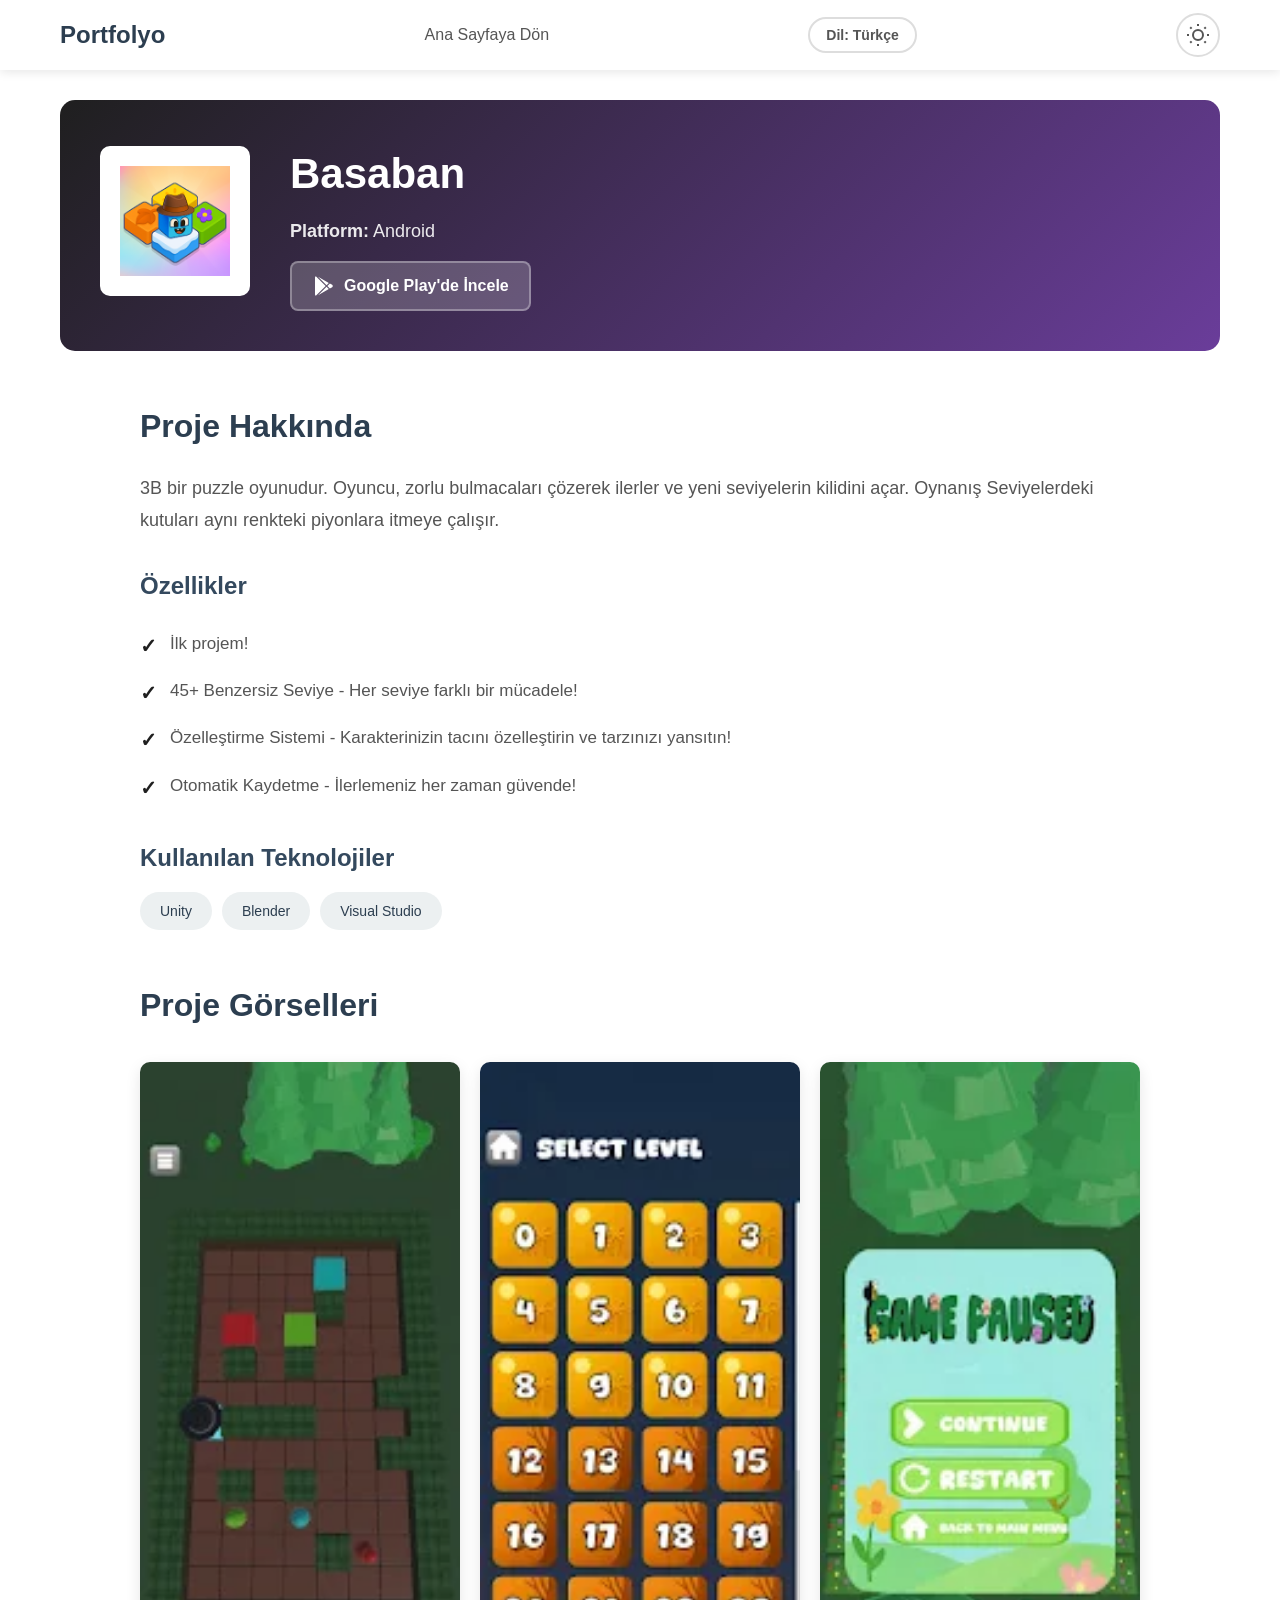
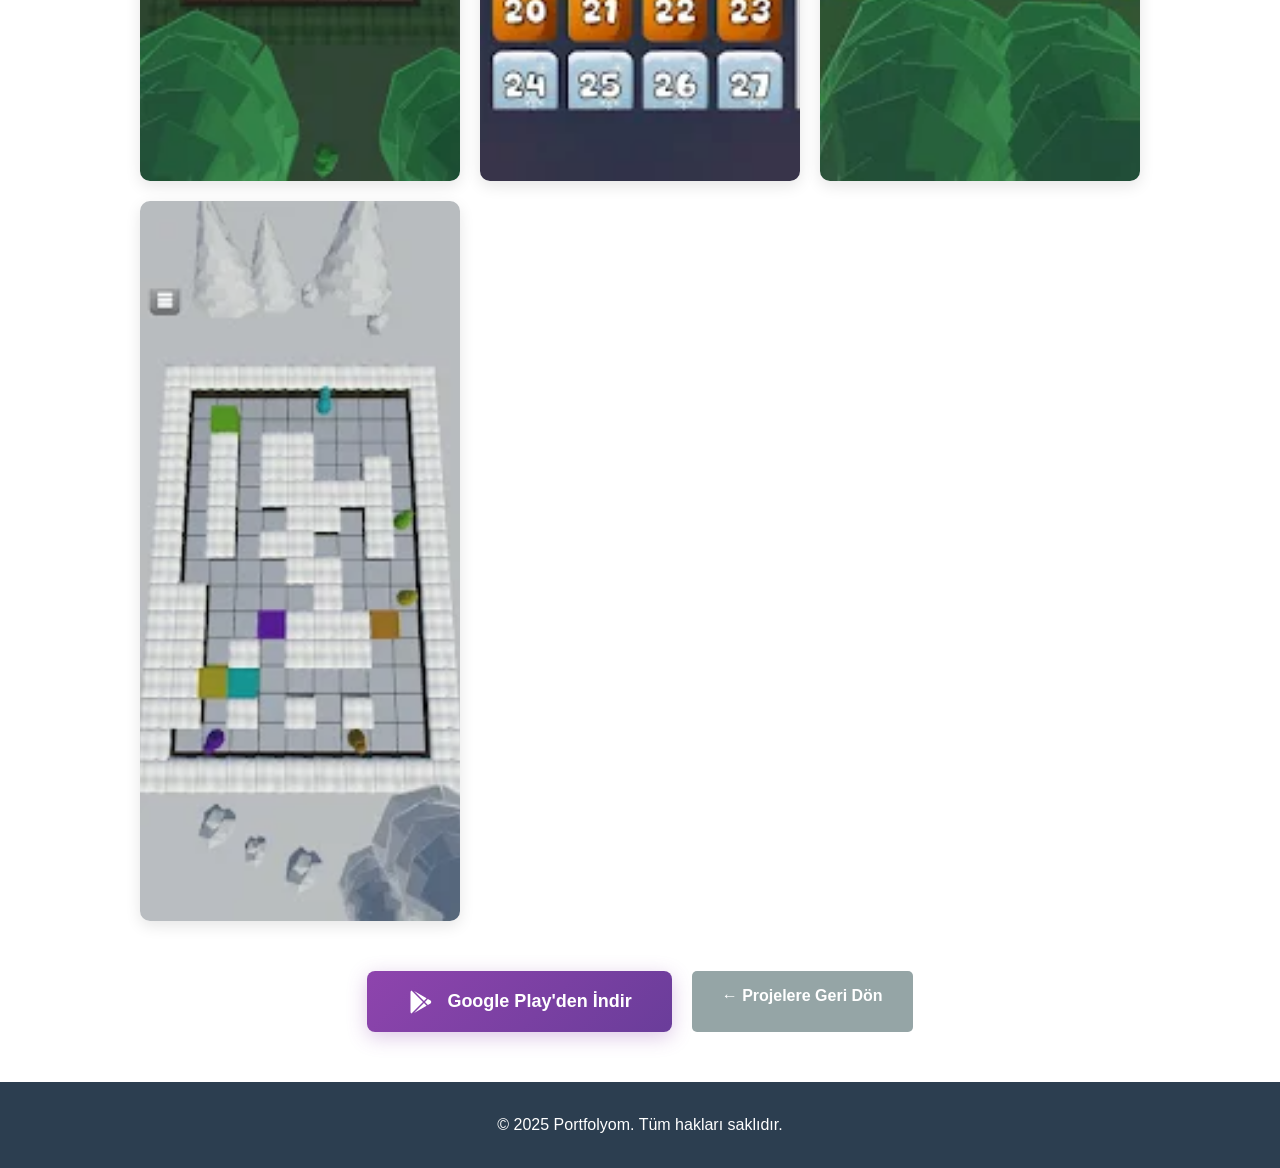
==== proje-detay.html @ dc7ae4dc "A website was prepared for the portfolio." ====
<!DOCTYPE html>
<html lang="tr">
<head>
    <meta charset="UTF-8">
    <meta name="viewport" content="width=device-width, initial-scale=1.0">
    <title>Proje Detayı - Portfolyom</title>
    <link rel="stylesheet" href="style.css">
    <script src="translations.js"></script>
</head>
<body>
    <!-- Navigation Bar -->
    <nav class="navbar">
        <div class="nav-container">
            <div class="logo">Portfolyo</div>
            <ul class="nav-menu">
                <li><a href="index.html" class="nav-link" data-i18n="nav.backToHome">Ana Sayfaya Dön</a></li>
            </ul>
            <button id="lang-toggle" class="lang-toggle" aria-label="Dil Değiştir">
                <span class="lang-text" data-i18n="nav.langToggle">TR</span>
            </button>
            <button id="theme-toggle" class="theme-toggle" aria-label="Tema Değiştir" data-i18n-aria="nav.themeToggle">
                <svg class="sun-icon" width="24" height="24" viewBox="0 0 24 24" fill="none" stroke="currentColor" stroke-width="2">
                    <circle cx="12" cy="12" r="5"></circle>
                    <line x1="12" y1="1" x2="12" y2="3"></line>
                    <line x1="12" y1="21" x2="12" y2="23"></line>
                    <line x1="4.22" y1="4.22" x2="5.64" y2="5.64"></line>
                    <line x1="18.36" y1="18.36" x2="19.78" y2="19.78"></line>
                    <line x1="1" y1="12" x2="3" y2="12"></line>
                    <line x1="21" y1="12" x2="23" y2="12"></line>
                    <line x1="4.22" y1="19.78" x2="5.64" y2="18.36"></line>
                    <line x1="18.36" y1="5.64" x2="19.78" y2="4.22"></line>
                </svg>
                <svg class="moon-icon" width="24" height="24" viewBox="0 0 24 24" fill="none" stroke="currentColor" stroke-width="2">
                    <path d="M21 12.79A9 9 0 1 1 11.21 3 7 7 0 0 0 21 12.79z"></path>
                </svg>
            </button>
        </div>
    </nav>

    <!-- Proje Detay -->
    <section class="project-detail-section">
        <div class="container">
            <div class="project-detail-header">
                <div class="project-detail-logo">
                    <img src="images/basaban-logo.png" alt="Proje Logo">
                </div>
                <div class="project-detail-info">
                    <h1 class="project-detail-title">Basaban</h1>
                    <p class="project-detail-platform"><strong>Platform:</strong> Android</p>
                    <a href="https://play.google.com/store/apps/details?id=com.Order66Studios.Basaban&hl=tr" class="google-play-button" target="_blank">
                        <svg viewBox="0 0 24 24" width="24" height="24">
                            <path fill="currentColor" d="M3,20.5V3.5C3,2.91 3.34,2.39 3.84,2.15L13.69,12L3.84,21.85C3.34,21.6 3,21.09 3,20.5M16.81,15.12L6.05,21.34L14.54,12.85L16.81,15.12M20.16,10.81C20.5,11.08 20.75,11.5 20.75,12C20.75,12.5 20.53,12.9 20.18,13.18L17.89,14.5L15.39,12L17.89,9.5L20.16,10.81M6.05,2.66L16.81,8.88L14.54,11.15L6.05,2.66Z" />
                        </svg>
                        <span data-i18n="detail.googlePlay">Google Play'de İncele</span>
                    </a>
                </div>
            </div>

            <div class="project-detail-content">
                <div class="project-description-section">
                    <h2 data-i18n="detail.aboutProject">Proje Hakkında</h2>
                    <p data-i18n="detail.description">3B bir puzzle oyunudur. Oyuncu, zorlu bulmacaları çözerek ilerler ve yeni seviyelerin kilidini açar. Oynanış Seviyelerdeki kutuları aynı renkteki piyonlara itmeye çalışır.</p>
                    
                    <h3 data-i18n="detail.features">Özellikler</h3>
                    <ul>
                        <li data-i18n="detail.feature1">İlk projem!</li>
                        <li data-i18n="detail.feature2">45+ Benzersiz Seviye - Her seviye farklı bir mücadele!</li>
                        <li data-i18n="detail.feature3">Özelleştirme Sistemi - Karakterinizin tacını özelleştirin ve tarzınızı yansıtın!</li>
                        <li data-i18n="detail.feature4">Otomatik Kaydetme - İlerlemeniz her zaman güvende!</li>
                    </ul>

                    <h3 data-i18n="detail.technologies">Kullanılan Teknolojiler</h3>
                    <div class="tech-tags">
                        <span class="tag">Unity</span>
                        <span class="tag">Blender</span>
                        <span class="tag">Visual Studio</span>
                    </div>
                </div>

                <div class="project-gallery">
                    <h2 data-i18n="detail.gallery">Proje Görselleri</h2>
                    <div class="detail-gallery">
                        <div class="detail-gallery-item">
                            <img src="images/basaban-screenshot1.png" alt="Proje Resim 1">
                        </div>
                        <div class="detail-gallery-item">
                            <img src="images/basaban-screenshot2.png" alt="Proje Resim 2">
                        </div>
                        <div class="detail-gallery-item">
                            <img src="images/basaban-screenshot3.png" alt="Proje Resim 3">
                        </div>
                        <div class="detail-gallery-item">
                            <img src="images/basaban-screenshot4.png" alt="Proje Resim 4">
                        </div>
                    </div>
                </div>
            </div>

            <div class="back-button-container">
                <a href="https://play.google.com/store/apps/details?id=com.Order66Studios.Basaban&hl=tr" class="google-play-button-large" target="_blank">
                    <svg viewBox="0 0 24 24" width="28" height="28">
                        <path fill="currentColor" d="M3,20.5V3.5C3,2.91 3.34,2.39 3.84,2.15L13.69,12L3.84,21.85C3.34,21.6 3,21.09 3,20.5M16.81,15.12L6.05,21.34L14.54,12.85L16.81,15.12M20.16,10.81C20.5,11.08 20.75,11.5 20.75,12C20.75,12.5 20.53,12.9 20.18,13.18L17.89,14.5L15.39,12L17.89,9.5L20.16,10.81M6.05,2.66L16.81,8.88L14.54,11.15L6.05,2.66Z" />
                    </svg>
                    <span data-i18n="detail.googlePlayDownload">Google Play'den İndir</span>
                </a>
                <a href="index.html#projelerim" class="back-button" data-i18n="detail.backToProjects">← Projelere Geri Dön</a>
            </div>
        </div>
    </section>

    <!-- Footer -->
    <footer class="footer">
        <p>&copy; 2025 Portfolyom. <span data-i18n="footer.copyright">Tüm hakları saklıdır.</span></p>
    </footer>

    <script src="script.js"></script>
</body>
</html>
---- style.css ----
/* Genel Stiller */
* {
    margin: 0;
    padding: 0;
    box-sizing: border-box;
}

html {
    scroll-behavior: smooth;
}

body {
    font-family: 'Segoe UI', Tahoma, Geneva, Verdana, sans-serif;
    line-height: 1.6;
    color: #333;
    background-color: #f5f5f5;
}

.container {
    max-width: 1200px;
    margin: 0 auto;
    padding: 0 20px;
}

/* Navigation Bar */
.navbar {
    position: fixed;
    top: 0;
    width: 100%;
    background: rgba(255, 255, 255, 0.98);
    box-shadow: 0 2px 10px rgba(0, 0, 0, 0.1);
    z-index: 1000;
    backdrop-filter: blur(10px);
}

.nav-container {
    max-width: 1200px;
    margin: 0 auto;
    padding: 0 20px;
    display: flex;
    justify-content: space-between;
    align-items: center;
    height: 70px;
    gap: 20px;
}

.logo {
    font-size: 24px;
    font-weight: bold;
    color: #2c3e50;
}

.nav-menu {
    display: flex;
    list-style: none;
    gap: 30px;
}

.nav-link {
    text-decoration: none;
    color: #555;
    font-weight: 500;
    transition: color 0.3s ease;
    position: relative;
}

.nav-link:hover {
    color: #1f1f1f;
}

.nav-link::after {
    content: '';
    position: absolute;
    bottom: -5px;
    left: 0;
    width: 0;
    height: 2px;
    background: #1f1f1f;
    transition: width 0.3s ease;
}
.nav-link:hover::after {
    width: 100%;
}

/* Language Toggle Button */
.lang-toggle {
    background: none;
    border: 2px solid #ddd;
    border-radius: 20px;
    padding: 8px 16px;
    cursor: pointer;
    display: flex;
    align-items: center;
    justify-content: center;
    transition: all 0.3s ease;
    color: #555;
    flex-shrink: 0;
    font-weight: 600;
    font-size: 14px;
}

.lang-toggle:hover {
    border-color: #1f1f1f;
    background: rgba(31, 31, 31, 0.1);
    transform: translateY(-2px);
}

.lang-text {
    white-space: nowrap;
}

body.dark-mode .lang-toggle {
    border-color: #555;
    color: #e0e0e0;
}

body.dark-mode .lang-toggle:hover {
    border-color: #888;
    background: rgba(255, 255, 255, 0.1);
}

/* Theme Toggle Button */
.theme-toggle {
    background: none;
    border: 2px solid #ddd;
    border-radius: 50%;
    width: 44px;
    height: 44px;
    cursor: pointer;
    display: flex;
    align-items: center;
    justify-content: center;
    transition: all 0.3s ease;
    color: #555;
    flex-shrink: 0;
}

.theme-toggle:hover {
    transform: rotate(20deg);
    border-color: #1f1f1f;
    background: rgba(31, 31, 31, 0.1);
}

.theme-toggle svg {
    transition: all 0.3s ease;
}

.sun-icon {
    display: block;
}

.moon-icon {
    display: none;
}

body.dark-mode .sun-icon {
    display: none;
}

body.dark-mode .moon-icon {
    display: block;
}

/* Dark Mode Styles */
body.dark-mode {
    background-color: #1a1a1a;
    color: #e0e0e0;
}

body.dark-mode .navbar {
    background: rgba(30, 30, 30, 0.98) !important;
    box-shadow: 0 2px 10px rgba(0, 0, 0, 0.5) !important;
}

body.dark-mode .logo {
    color: #e0e0e0;
}

body.dark-mode .nav-link {
    color: #b0b0b0;
}

body.dark-mode .nav-link:hover {
    color: #ffffff;
}

body.dark-mode .theme-toggle {
    border-color: #555;
    color: #e0e0e0;
}

body.dark-mode .theme-toggle:hover {
    border-color: #888;
    background: rgba(255, 255, 255, 0.1);
}

body.dark-mode #hakkimda {
    background: #1a1a1a;
}

body.dark-mode #cizimlerim {
    background: #0f0f0f;
}

body.dark-mode #projelerim {
    background: #1a1a1a;
}

body.dark-mode .section-title {
    color: #e0e0e0;
}

body.dark-mode .about-text {
    color: #b0b0b0;
}

body.dark-mode .project-card {
    background: #252525;
    box-shadow: 0 10px 30px rgba(0, 0, 0, 0.5);
}

body.dark-mode .project-name {
    color: #e0e0e0;
}

body.dark-mode .project-platform,
body.dark-mode .project-description {
    color: #b0b0b0;
}

body.dark-mode .contact-section {
    background: #0f0f0f;
}

body.dark-mode .contact-text {
    color: #b0b0b0;
}

body.dark-mode .contact-item {
    background: #252525;
    box-shadow: 0 5px 15px rgba(0, 0, 0, 0.3);
}

body.dark-mode .contact-item strong {
    color: #e0e0e0;
}

body.dark-mode .contact-item a {
    color: #888;
}

body.dark-mode .contact-item a:hover {
    color: #fff;
}

body.dark-mode .social-links a {
    background: #333;
}

body.dark-mode .social-links a:hover {
    background: #444;
}

body.dark-mode .footer {
    background: #0a0a0a;
}

body.dark-mode .project-detail-section {
    background: #1a1a1a;
}

body.dark-mode .project-description-section h2,
body.dark-mode .project-description-section h3,
body.dark-mode .project-gallery h2 {
    color: #e0e0e0;
}

body.dark-mode .project-description-section p,
body.dark-mode .project-description-section li {
    color: #b0b0b0;
}

body.dark-mode .tag {
    background: #333;
    color: #e0e0e0;
}

body.dark-mode .detail-gallery-item {
    box-shadow: 0 5px 15px rgba(0, 0, 0, 0.5);
}

/* Section Genel */
/* Section Genel */
.section {
    min-height: 100vh;
    padding: 100px 20px 50px;
    display: flex;
    align-items: center;
    justify-content: center;
}

.section-title {
    font-size: 42px;
    margin-bottom: 50px;
    text-align: center;
    color: #2c3e50;
    position: relative;
}

.section-title::after {
    content: '';
    display: block;
    width: 80px;
    height: 4px;
    background: #1f1f1f;
    margin: 20px auto 0;
    border-radius: 2px;
}

/* Ana Sayfa / Hero Section */
.hero-section {
    background: linear-gradient(135deg, #1f1f1f 0%, #6a3d9a 100%);
    color: white;
    text-align: center;
}

.hero-content {
    max-width: 800px;
}

.hero-title {
    font-size: 56px;
    margin-bottom: 20px;
    animation: fadeInUp 1s ease;
}

.hero-subtitle {
    font-size: 24px;
    margin-bottom: 40px;
    opacity: 0.9;
    animation: fadeInUp 1s ease 0.2s both;
}

.cta-button {
    display: inline-block;
    padding: 15px 40px;
    background: white;
    color: #1f1f1f;
    text-decoration: none;
    border-radius: 50px;
    font-weight: bold;
    transition: transform 0.3s ease, box-shadow 0.3s ease;
    animation: fadeInUp 1s ease 0.4s both;
}

.cta-button:hover {
    transform: translateY(-3px);
    box-shadow: 0 10px 25px rgba(0, 0, 0, 0.2);
}

/* Hakkımda */
#hakkimda {
    background: white;
}

.about-content {
    max-width: 800px;
    margin: 0 auto;
}

.about-text {
    font-size: 18px;
    line-height: 1.8;
    color: #555;
}

.about-text p {
    margin-bottom: 20px;
}

/* Çizimlerim */
#cizimlerim {
    background: #f9f9f9;
}

.gallery {
    display: grid;
    grid-template-columns: repeat(auto-fit, minmax(300px, 1fr));
    gap: 30px;
    max-width: 1200px;
    margin: 0 auto;
}

.gallery-item {
    position: relative;
    overflow: hidden;
    border-radius: 10px;
    box-shadow: 0 5px 15px rgba(0, 0, 0, 0.1);
    aspect-ratio: 1;
    cursor: pointer;
    transition: transform 0.3s ease;
}

.gallery-item:hover {
    transform: translateY(-10px);
}

.gallery-item img {
    width: 100%;
    height: 100%;
    object-fit: cover;
    transition: transform 0.3s ease;
}

.gallery-item:hover img {
    transform: scale(1.1);
}

.gallery-overlay {
    position: absolute;
    bottom: 0;
    left: 0;
    right: 0;
    background: linear-gradient(to top, rgba(0, 0, 0, 0.8), transparent);
    color: white;
    padding: 20px;
    transform: translateY(100%);
    transition: transform 0.3s ease;
}

.gallery-item:hover .gallery-overlay {
    transform: translateY(0);
}

.gallery-overlay h3 {
    margin: 0;
}

/* Projelerim */
#projelerim {
    background: white;
}

.projects {
    max-width: 900px;
    margin: 0 auto;
}

.project-card {
    background: white;
    border-radius: 15px;
    overflow: hidden;
    box-shadow: 0 10px 30px rgba(0, 0, 0, 0.1);
    display: flex;
    flex-direction: column;
    transition: transform 0.3s ease, box-shadow 0.3s ease;
}

.project-card:hover {
    transform: translateY(-10px);
    box-shadow: 0 15px 40px rgba(0, 0, 0, 0.15);
}

.project-logo {
    padding: 40px;
    background: linear-gradient(135deg, #1f1f1f 0%, #6a3d9a 100%);
    display: flex;
    align-items: center;
    justify-content: center;
}

.project-logo img {
    max-width: 200px;
    max-height: 200px;
    object-fit: contain;
    filter: drop-shadow(0 5px 15px rgba(0, 0, 0, 0.2));
}

.project-info {
    padding: 30px;
}

.project-name {
    font-size: 28px;
    color: #2c3e50;
    margin-bottom: 10px;
}

.project-platform {
    color: #7f8c8d;
    margin-bottom: 15px;
    font-size: 16px;
}

.project-description {
    color: #555;
    line-height: 1.6;
    margin-bottom: 25px;
}

.project-button {
    display: inline-block;
    padding: 12px 30px;
    background: #1f1f1f;
    color: white;
    text-decoration: none;
    border-radius: 5px;
    font-weight: bold;
    transition: background 0.3s ease, transform 0.3s ease;
}

.project-button:hover {
    background: #000000;
    transform: translateX(5px);
}

/* Proje Detay Sayfası */
.project-detail-section {
    min-height: 100vh;
    padding: 100px 20px 50px;
    background: white;
}

.project-detail-header {
    display: flex;
    align-items: center;
    gap: 40px;
    margin-bottom: 50px;
    padding: 40px;
    background: linear-gradient(135deg, #1f1f1f 0%, #6a3d9a 100%);
    border-radius: 15px;
    color: white;
}

.project-detail-logo {
    flex-shrink: 0;
}

.project-detail-logo img {
    max-width: 150px;
    max-height: 150px;
    object-fit: contain;
    background: white;
    padding: 20px;
    border-radius: 10px;
}

.project-detail-title {
    font-size: 42px;
    margin-bottom: 10px;
}

.project-detail-platform {
    font-size: 18px;
    opacity: 0.9;
}

.project-detail-content {
    max-width: 1000px;
    margin: 0 auto;
}

.project-description-section {
    margin-bottom: 50px;
}

.project-description-section h2 {
    font-size: 32px;
    color: #2c3e50;
    margin-bottom: 20px;
}

.project-description-section h3 {
    font-size: 24px;
    color: #34495e;
    margin-top: 30px;
    margin-bottom: 15px;
}

.project-description-section p {
    font-size: 18px;
    line-height: 1.8;
    color: #555;
    margin-bottom: 20px;
}

.project-description-section ul {
    list-style: none;
    padding-left: 0;
}

.project-description-section li {
    padding: 10px 0;
    padding-left: 30px;
    position: relative;
    font-size: 17px;
    color: #555;
}

.project-description-section li::before {
    content: '✓';
    position: absolute;
    left: 0;
    color: #1f1f1f;
    font-weight: bold;
    font-size: 20px;
}

.tech-tags {
    display: flex;
    flex-wrap: wrap;
    gap: 10px;
    margin-top: 15px;
}

.tag {
    display: inline-block;
    padding: 8px 20px;
    background: #ecf0f1;
    color: #2c3e50;
    border-radius: 20px;
    font-size: 14px;
    font-weight: 500;
}

.project-gallery h2 {
    font-size: 32px;
    color: #2c3e50;
    margin-bottom: 30px;
}

.detail-gallery {
    display: grid;
    grid-template-columns: repeat(auto-fit, minmax(300px, 1fr));
    gap: 20px;
}

.detail-gallery-item {
    border-radius: 10px;
    overflow: hidden;
    box-shadow: 0 5px 15px rgba(0, 0, 0, 0.1);
}

.detail-gallery-item img {
    width: 100%;
    height: 100%;
    object-fit: cover;
    transition: transform 0.3s ease;
}

.detail-gallery-item:hover img {
    transform: scale(1.05);
}

.back-button-container {
    margin-top: 50px;
    text-align: center;
    display: flex;
    gap: 20px;
    justify-content: center;
    flex-wrap: wrap;
}

.back-button {
    display: inline-block;
    padding: 12px 30px;
    background: #95a5a6;
    color: white;
    text-decoration: none;
    border-radius: 5px;
    font-weight: bold;
    transition: background 0.3s ease;
}

.back-button:hover {
    background: #7f8c8d;
}

/* Google Play Butonları */
.google-play-button {
    display: inline-flex;
    align-items: center;
    gap: 8px;
    padding: 10px 20px;
    background: rgba(255, 255, 255, 0.2);
    color: white;
    text-decoration: none;
    border-radius: 8px;
    font-weight: 600;
    font-size: 16px;
    border: 2px solid rgba(255, 255, 255, 0.3);
    transition: all 0.3s ease;
    margin-top: 15px;
}

.google-play-button:hover {
    background: rgba(255, 255, 255, 0.3);
    border-color: rgba(255, 255, 255, 0.5);
    transform: translateY(-2px);
    box-shadow: 0 5px 15px rgba(0, 0, 0, 0.2);
}

.google-play-button svg {
    flex-shrink: 0;
}

.google-play-button-large {
    display: inline-flex;
    align-items: center;
    gap: 12px;
    padding: 16px 40px;
    background: linear-gradient(135deg, #8e44ad 0%, #6a3d9a 100%);
    color: white;
    text-decoration: none;
    border-radius: 8px;
    font-weight: bold;
    font-size: 18px;
    transition: all 0.3s ease;
    box-shadow: 0 5px 20px rgba(142, 68, 173, 0.3);
}

.google-play-button-large:hover {
    background: linear-gradient(135deg, #7d3c98 0%, #5b2c7a 100%);
    transform: translateY(-3px);
    box-shadow: 0 8px 25px rgba(142, 68, 173, 0.4);
}

.google-play-button-large svg {
    flex-shrink: 0;
}

/* İletişim */
.contact-section {
    background: #f9f9f9;
}

.contact-content {
    max-width: 600px;
    margin: 0 auto;
    text-align: center;
}

.contact-text {
    font-size: 18px;
    margin-bottom: 30px;
    color: #555;
}

.contact-info {
    display: flex;
    flex-direction: column;
    gap: 20px;
}

.contact-item {
    padding: 20px;
    background: white;
    border-radius: 10px;
    box-shadow: 0 5px 15px rgba(0, 0, 0, 0.05);
}

.contact-item strong {
    display: block;
    margin-bottom: 10px;
    color: #2c3e50;
    font-size: 18px;
}

.contact-item a {
    color: #1f1f1f;
    text-decoration: none;
    transition: color 0.3s ease;
}

.contact-item a:hover {
    color: #000000;
}

.social-links {
    display: flex;
    gap: 20px;
    justify-content: center;
}

.social-links a {
    padding: 10px 20px;
    background: #1f1f1f;
    color: white;
    border-radius: 5px;
    transition: background 0.3s ease;
}

.social-links a:hover {
    background: #000000;
}

/* Footer */
.footer {
    background: #2c3e50;
    color: white;
    text-align: center;
    padding: 30px 20px;
}

/* Animasyonlar */
@keyframes fadeInUp {
    from {
        opacity: 0;
        transform: translateY(30px);
    }
    to {
        opacity: 1;
        transform: translateY(0);
    }
}

/* Responsive */
@media (max-width: 768px) {
    .nav-menu {
        gap: 15px;
        font-size: 14px;
    }
    
    .hero-title {
        font-size: 36px;
    }
    
    .hero-subtitle {
        font-size: 18px;
    }
    
    .section-title {
        font-size: 32px;
    }
    
    .gallery {
        grid-template-columns: 1fr;
    }
    
    .project-detail-header {
        flex-direction: column;
        text-align: center;
    }
    
    .project-detail-title {
        font-size: 28px;
    }
}
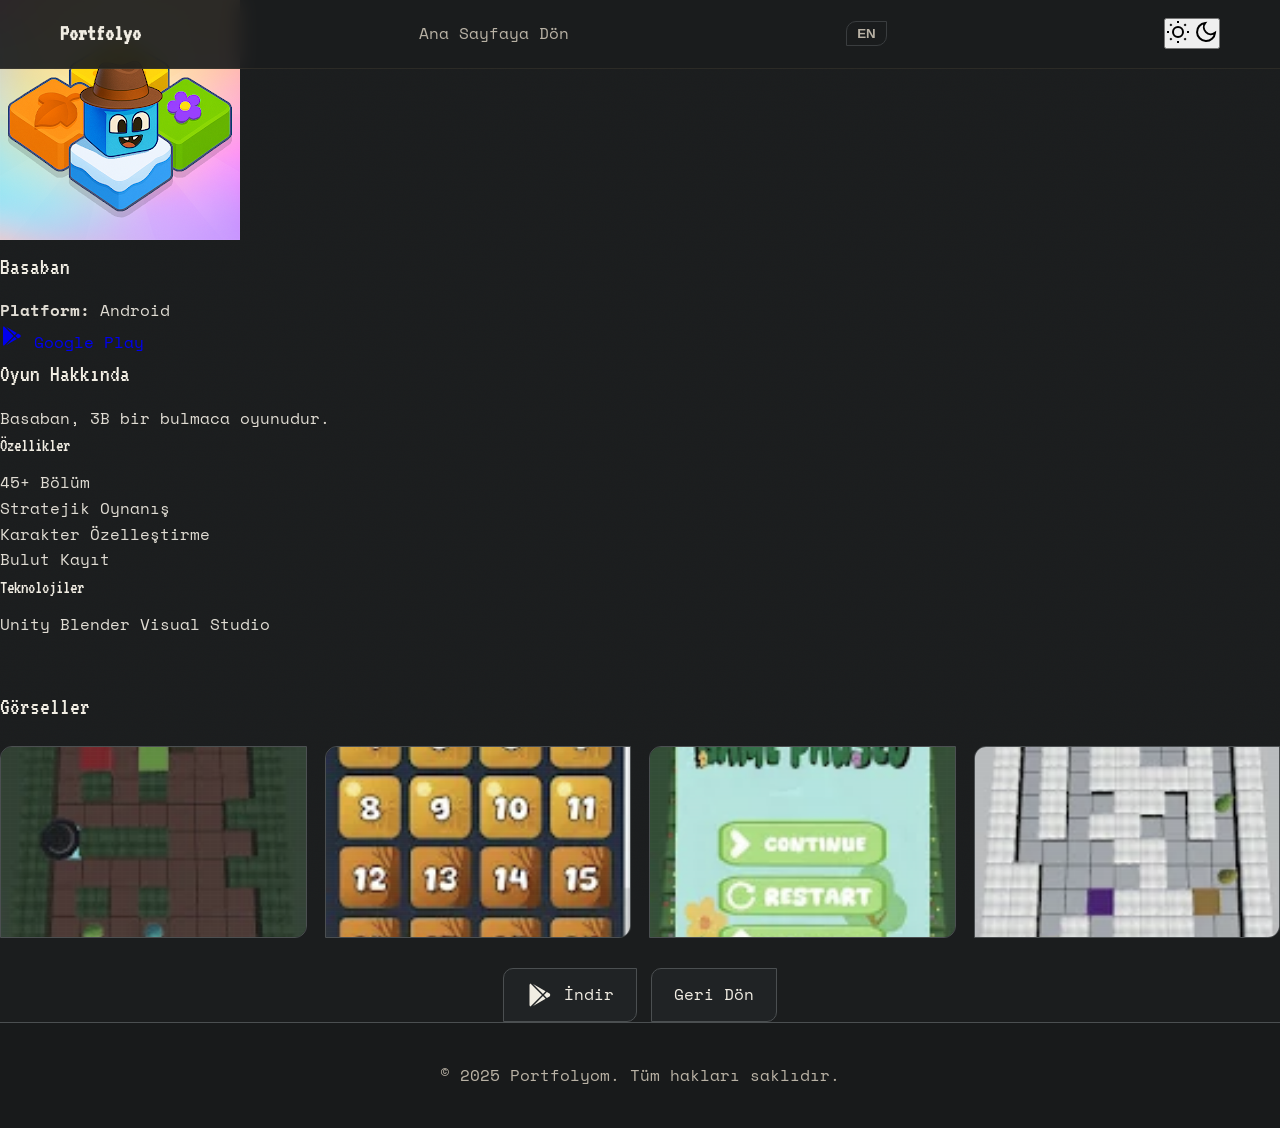
==== commit 79968328: "Version change." ====
--- a/proje-detay.html
+++ b/proje-detay.html
@@ -4,6 +4,9 @@
     <meta charset="UTF-8">
     <meta name="viewport" content="width=device-width, initial-scale=1.0">
     <title>Proje Detayı - Portfolyom</title>
+    <link rel="preconnect" href="https://fonts.googleapis.com">
+    <link rel="preconnect" href="https://fonts.gstatic.com" crossorigin>
+    <link href="https://fonts.googleapis.com/css2?family=Space+Mono:wght@400;700&family=VT323&display=swap" rel="stylesheet">
     <link rel="stylesheet" href="style.css">
     <script src="translations.js"></script>
 </head>
--- a/style.css
+++ b/style.css
@@ -1,36 +1,90 @@
-/* Genel Stiller */
+/* --- Variables & Reset --- */
+:root {
+    /* Used-future / terminal palette */
+    --bg-dark: #1b1d1e;
+    --bg-card: #25282a;
+    --primary: #9a845f;
+    --primary-glow: rgba(154, 132, 95, 0.28);
+    --text-main: #e0dcd3;
+    --text-header: #f1ede3;
+    --text-muted: #b9b2a5;
+    --panel-corner: 12px 0 12px 0;
+    --button-corner: 10px 0 10px 0;
+    --hologram-filter: sepia(100%) hue-rotate(190deg) saturate(300%) opacity(0.8);
+    --transition-snappy: 0.15s cubic-bezier(0.2, 0.9, 0.25, 1);
+
+    --font-heading: 'VT323', monospace;
+    --font-body: 'Space Mono', monospace;
+}
+
 * {
     margin: 0;
     padding: 0;
     box-sizing: border-box;
 }
 
+body {
+    background-color: var(--bg-dark);
+    color: var(--text-main);
+    font-family: var(--font-body);
+    line-height: 1.6;
+    overflow-x: hidden;
+    position: relative;
+}
+
+body::before {
+    content: '';
+    position: fixed;
+    inset: 0;
+    pointer-events: none;
+    z-index: 1;
+    opacity: 0.085;
+    mix-blend-mode: soft-light;
+    background-image:
+        repeating-linear-gradient(
+            to bottom,
+            rgba(255, 255, 255, 0.035) 0,
+            rgba(255, 255, 255, 0.035) 1px,
+            transparent 1px,
+            transparent 4px
+        ),
+        url("data:image/svg+xml,%3Csvg xmlns='http://www.w3.org/2000/svg' width='180' height='180' viewBox='0 0 180 180'%3E%3Cfilter id='n'%3E%3CfeTurbulence type='fractalNoise' baseFrequency='.85' numOctaves='2' stitchTiles='stitch'/%3E%3C/filter%3E%3Crect width='180' height='180' filter='url(%23n)' opacity='.5'/%3E%3C/svg%3E");
+    background-size: 100% 100%, 180px 180px;
+}
+
 html {
-    scroll-behavior: smooth;
-}
-
-body {
-    font-family: 'Segoe UI', Tahoma, Geneva, Verdana, sans-serif;
-    line-height: 1.6;
-    color: #333;
-    background-color: #f5f5f5;
-}
-
-.container {
-    max-width: 1200px;
-    margin: 0 auto;
-    padding: 0 20px;
-}
-
-/* Navigation Bar */
+    scroll-behavior: auto;
+    background: var(--bg-dark);
+}
+
+ul {
+    list-style: none;
+}
+
+a {
+    text-decoration: none;
+}
+
+/* --- Typography --- */
+h1,
+h2,
+h3 {
+    font-family: var(--font-heading);
+    color: var(--text-header);
+    margin-bottom: 0.5em;
+    font-weight: 400;
+}
+
+/* --- Navbar --- */
 .navbar {
     position: fixed;
     top: 0;
     width: 100%;
-    background: rgba(255, 255, 255, 0.98);
-    box-shadow: 0 2px 10px rgba(0, 0, 0, 0.1);
+    padding: 1rem 0;
+    background: rgba(27, 29, 30, 0.92);
+    backdrop-filter: blur(10px);
+    border-bottom: 1px solid rgba(154, 132, 95, 0.14);
     z-index: 1000;
-    backdrop-filter: blur(10px);
 }
 
 .nav-container {
@@ -40,380 +94,220 @@
     display: flex;
     justify-content: space-between;
     align-items: center;
-    height: 70px;
-    gap: 20px;
 }
 
 .logo {
-    font-size: 24px;
-    font-weight: bold;
-    color: #2c3e50;
+    font-size: 1.4rem;
+    font-weight: 800;
+    color: var(--text-header);
+    font-family: var(--font-heading);
+}
+
+.logo span {
+    color: var(--primary);
 }
 
 .nav-menu {
     display: flex;
-    list-style: none;
-    gap: 30px;
+    gap: 20px;
 }
 
 .nav-link {
-    text-decoration: none;
-    color: #555;
+    color: var(--text-muted);
     font-weight: 500;
-    transition: color 0.3s ease;
+    transition: color var(--transition-snappy);
+}
+
+.nav-link:hover,
+.nav-link.active {
+    color: var(--primary);
+}
+
+.lang-toggle {
+    background: transparent;
+    border: 1px solid #3a3d3f;
+    color: var(--text-muted);
+    padding: 4px 10px;
+    border-radius: var(--button-corner);
+    cursor: pointer;
+    font-weight: bold;
+    transition: border-color var(--transition-snappy), color var(--transition-snappy), background-color var(--transition-snappy);
+}
+
+.lang-toggle:hover {
+    border-color: var(--primary);
+    color: var(--text-header);
+}
+
+/* --- Hero Section --- */
+.hero-section {
+    padding: 160px 20px 80px;
+    text-align: center;
+    background: radial-gradient(circle at 50% 30%, rgba(154, 132, 95, 0.12) 0%, transparent 70%);
+}
+
+.hero-name {
+    font-size: 3.5rem;
+    font-weight: 800;
+    letter-spacing: -1px;
+    margin-bottom: 10px;
+}
+
+.hero-sub {
+    font-size: 1.5rem;
+    color: var(--primary);
+    font-weight: 600;
+    margin-bottom: 20px;
+}
+
+.hero-email {
+    color: var(--text-muted);
+    font-size: 1.1rem;
+    transition: color var(--transition-snappy), border-color var(--transition-snappy);
+    border-bottom: 1px dashed #52565a;
+}
+
+.hero-email:hover {
+    color: var(--text-header);
+    border-color: var(--text-header);
+}
+
+.cta-button {
+    display: inline-block;
+    margin-top: 40px;
+    padding: 10px 30px;
+    background: transparent;
+    border: 1px solid var(--primary);
+    color: var(--text-header);
+    border-radius: var(--button-corner);
+    font-weight: 600;
+    transition: background-color var(--transition-snappy), color var(--transition-snappy), border-color var(--transition-snappy), transform var(--transition-snappy);
+}
+
+.cta-button:hover {
+    background: var(--primary);
+    color: var(--bg-dark);
+}
+
+/* --- About Section --- */
+.about-section {
+    padding: 60px 20px;
+    max-width: 800px;
+    margin: 0 auto;
+    text-align: center;
+}
+
+.section-title {
+    font-size: 2rem;
+    border-bottom: 2px solid var(--primary);
+    display: inline-block;
+    padding-bottom: 10px;
+    margin-bottom: 40px;
+}
+
+.about-content p {
+    font-size: 1.2rem;
+    margin-bottom: 15px;
+    color: var(--text-main);
+    line-height: 1.8;
+}
+
+.quick-links {
+    margin-top: 40px;
+    display: flex;
+    justify-content: center;
+    gap: 20px;
+}
+
+.quick-link-btn {
+    padding: 12px 30px;
+    background: #202325;
+    border: 1px solid #3a3d3f;
+    color: var(--text-header);
+    border-radius: var(--button-corner);
+    font-weight: 600;
+    transition: border-color var(--transition-snappy), transform var(--transition-snappy), color var(--transition-snappy), background-color var(--transition-snappy);
+}
+
+.quick-link-btn:hover {
+    border-color: var(--primary);
+    transform: translateY(-3px);
+}
+
+/* --- Models Gallery --- */
+.model-section {
+    padding: 80px 20px;
+}
+
+.gallery {
+    max-width: 1200px;
+    margin: 0 auto;
+    display: grid;
+    grid-template-columns: repeat(auto-fill, minmax(250px, 1fr));
+    gap: 20px;
+}
+
+.gallery-item {
     position: relative;
-}
-
-.nav-link:hover {
-    color: #1f1f1f;
-}
-
-.nav-link::after {
+    border-radius: var(--panel-corner);
+    overflow: hidden;
+    aspect-ratio: 1;
+    border: 1px solid #4b4f51;
+    background: #232627;
+    transition: border-color var(--transition-snappy), transform var(--transition-snappy);
+}
+
+.gallery-item::after,
+.detail-gallery-item::after {
     content: '';
     position: absolute;
-    bottom: -5px;
-    left: 0;
-    width: 0;
-    height: 2px;
-    background: #1f1f1f;
-    transition: width 0.3s ease;
-}
-.nav-link:hover::after {
-    width: 100%;
-}
-
-/* Language Toggle Button */
-.lang-toggle {
-    background: none;
-    border: 2px solid #ddd;
-    border-radius: 20px;
-    padding: 8px 16px;
-    cursor: pointer;
-    display: flex;
-    align-items: center;
-    justify-content: center;
-    transition: all 0.3s ease;
-    color: #555;
-    flex-shrink: 0;
-    font-weight: 600;
-    font-size: 14px;
-}
-
-.lang-toggle:hover {
-    border-color: #1f1f1f;
-    background: rgba(31, 31, 31, 0.1);
-    transform: translateY(-2px);
-}
-
-.lang-text {
-    white-space: nowrap;
-}
-
-body.dark-mode .lang-toggle {
-    border-color: #555;
-    color: #e0e0e0;
-}
-
-body.dark-mode .lang-toggle:hover {
-    border-color: #888;
-    background: rgba(255, 255, 255, 0.1);
-}
-
-/* Theme Toggle Button */
-.theme-toggle {
-    background: none;
-    border: 2px solid #ddd;
-    border-radius: 50%;
-    width: 44px;
-    height: 44px;
-    cursor: pointer;
-    display: flex;
-    align-items: center;
-    justify-content: center;
-    transition: all 0.3s ease;
-    color: #555;
-    flex-shrink: 0;
-}
-
-.theme-toggle:hover {
-    transform: rotate(20deg);
-    border-color: #1f1f1f;
-    background: rgba(31, 31, 31, 0.1);
-}
-
-.theme-toggle svg {
-    transition: all 0.3s ease;
-}
-
-.sun-icon {
-    display: block;
-}
-
-.moon-icon {
-    display: none;
-}
-
-body.dark-mode .sun-icon {
-    display: none;
-}
-
-body.dark-mode .moon-icon {
-    display: block;
-}
-
-/* Dark Mode Styles */
-body.dark-mode {
-    background-color: #1a1a1a;
-    color: #e0e0e0;
-}
-
-body.dark-mode .navbar {
-    background: rgba(30, 30, 30, 0.98) !important;
-    box-shadow: 0 2px 10px rgba(0, 0, 0, 0.5) !important;
-}
-
-body.dark-mode .logo {
-    color: #e0e0e0;
-}
-
-body.dark-mode .nav-link {
-    color: #b0b0b0;
-}
-
-body.dark-mode .nav-link:hover {
-    color: #ffffff;
-}
-
-body.dark-mode .theme-toggle {
-    border-color: #555;
-    color: #e0e0e0;
-}
-
-body.dark-mode .theme-toggle:hover {
-    border-color: #888;
-    background: rgba(255, 255, 255, 0.1);
-}
-
-body.dark-mode #hakkimda {
-    background: #1a1a1a;
-}
-
-body.dark-mode #cizimlerim {
-    background: #0f0f0f;
-}
-
-body.dark-mode #projelerim {
-    background: #1a1a1a;
-}
-
-body.dark-mode .section-title {
-    color: #e0e0e0;
-}
-
-body.dark-mode .about-text {
-    color: #b0b0b0;
-}
-
-body.dark-mode .project-card {
-    background: #252525;
-    box-shadow: 0 10px 30px rgba(0, 0, 0, 0.5);
-}
-
-body.dark-mode .project-name {
-    color: #e0e0e0;
-}
-
-body.dark-mode .project-platform,
-body.dark-mode .project-description {
-    color: #b0b0b0;
-}
-
-body.dark-mode .contact-section {
-    background: #0f0f0f;
-}
-
-body.dark-mode .contact-text {
-    color: #b0b0b0;
-}
-
-body.dark-mode .contact-item {
-    background: #252525;
-    box-shadow: 0 5px 15px rgba(0, 0, 0, 0.3);
-}
-
-body.dark-mode .contact-item strong {
-    color: #e0e0e0;
-}
-
-body.dark-mode .contact-item a {
-    color: #888;
-}
-
-body.dark-mode .contact-item a:hover {
-    color: #fff;
-}
-
-body.dark-mode .social-links a {
-    background: #333;
-}
-
-body.dark-mode .social-links a:hover {
-    background: #444;
-}
-
-body.dark-mode .footer {
-    background: #0a0a0a;
-}
-
-body.dark-mode .project-detail-section {
-    background: #1a1a1a;
-}
-
-body.dark-mode .project-description-section h2,
-body.dark-mode .project-description-section h3,
-body.dark-mode .project-gallery h2 {
-    color: #e0e0e0;
-}
-
-body.dark-mode .project-description-section p,
-body.dark-mode .project-description-section li {
-    color: #b0b0b0;
-}
-
-body.dark-mode .tag {
-    background: #333;
-    color: #e0e0e0;
-}
-
-body.dark-mode .detail-gallery-item {
-    box-shadow: 0 5px 15px rgba(0, 0, 0, 0.5);
-}
-
-/* Section Genel */
-/* Section Genel */
-.section {
-    min-height: 100vh;
-    padding: 100px 20px 50px;
-    display: flex;
-    align-items: center;
-    justify-content: center;
-}
-
-.section-title {
-    font-size: 42px;
-    margin-bottom: 50px;
-    text-align: center;
-    color: #2c3e50;
-    position: relative;
-}
-
-.section-title::after {
-    content: '';
-    display: block;
-    width: 80px;
-    height: 4px;
-    background: #1f1f1f;
-    margin: 20px auto 0;
-    border-radius: 2px;
-}
-
-/* Ana Sayfa / Hero Section */
-.hero-section {
-    background: linear-gradient(135deg, #1f1f1f 0%, #6a3d9a 100%);
-    color: white;
-    text-align: center;
-}
-
-.hero-content {
-    max-width: 800px;
-}
-
-.hero-title {
-    font-size: 56px;
-    margin-bottom: 20px;
-    animation: fadeInUp 1s ease;
-}
-
-.hero-subtitle {
-    font-size: 24px;
-    margin-bottom: 40px;
-    opacity: 0.9;
-    animation: fadeInUp 1s ease 0.2s both;
-}
-
-.cta-button {
-    display: inline-block;
-    padding: 15px 40px;
-    background: white;
-    color: #1f1f1f;
-    text-decoration: none;
-    border-radius: 50px;
-    font-weight: bold;
-    transition: transform 0.3s ease, box-shadow 0.3s ease;
-    animation: fadeInUp 1s ease 0.4s both;
-}
-
-.cta-button:hover {
-    transform: translateY(-3px);
-    box-shadow: 0 10px 25px rgba(0, 0, 0, 0.2);
-}
-
-/* Hakkımda */
-#hakkimda {
-    background: white;
-}
-
-.about-content {
-    max-width: 800px;
-    margin: 0 auto;
-}
-
-.about-text {
-    font-size: 18px;
-    line-height: 1.8;
-    color: #555;
-}
-
-.about-text p {
-    margin-bottom: 20px;
-}
-
-/* Çizimlerim */
-#cizimlerim {
-    background: #f9f9f9;
-}
-
-.gallery {
-    display: grid;
-    grid-template-columns: repeat(auto-fit, minmax(300px, 1fr));
-    gap: 30px;
-    max-width: 1200px;
-    margin: 0 auto;
-}
-
-.gallery-item {
-    position: relative;
-    overflow: hidden;
-    border-radius: 10px;
-    box-shadow: 0 5px 15px rgba(0, 0, 0, 0.1);
-    aspect-ratio: 1;
-    cursor: pointer;
-    transition: transform 0.3s ease;
+    inset: 0;
+    pointer-events: none;
+    background-image:
+        repeating-linear-gradient(
+            to bottom,
+            rgba(224, 220, 211, 0.08) 0,
+            rgba(224, 220, 211, 0.08) 1px,
+            transparent 1px,
+            transparent 4px
+        ),
+        repeating-linear-gradient(
+            to right,
+            rgba(27, 29, 30, 0.05) 0,
+            rgba(27, 29, 30, 0.05) 2px,
+            transparent 2px,
+            transparent 8px
+        );
+    opacity: 0.16;
+    mix-blend-mode: screen;
+    z-index: 2;
+    transition: opacity var(--transition-snappy);
 }
 
 .gallery-item:hover {
-    transform: translateY(-10px);
+    border-color: var(--primary);
+    transform: translateY(-5px);
 }
 
 .gallery-item img {
     width: 100%;
     height: 100%;
     object-fit: cover;
-    transition: transform 0.3s ease;
+    transition: transform var(--transition-snappy), filter var(--transition-snappy);
+    filter: grayscale(40%);
+    position: relative;
+    z-index: 1;
 }
 
 .gallery-item:hover img {
     transform: scale(1.1);
+    filter: var(--hologram-filter);
+    animation: hologram-flicker 0.18s steps(2, end) infinite;
+}
+
+.gallery-item:hover::after,
+.detail-gallery-item:hover::after {
+    opacity: 0.28;
 }
 
 .gallery-overlay {
@@ -421,11 +315,11 @@
     bottom: 0;
     left: 0;
     right: 0;
-    background: linear-gradient(to top, rgba(0, 0, 0, 0.8), transparent);
-    color: white;
-    padding: 20px;
+    background: rgba(27, 29, 30, 0.82);
+    padding: 10px;
     transform: translateY(100%);
-    transition: transform 0.3s ease;
+    transition: transform var(--transition-snappy);
+    text-align: center;
 }
 
 .gallery-item:hover .gallery-overlay {
@@ -433,416 +327,206 @@
 }
 
 .gallery-overlay h3 {
+    font-size: 0.9rem;
     margin: 0;
-}
-
-/* Projelerim */
-#projelerim {
-    background: white;
-}
-
-.projects {
-    max-width: 900px;
-    margin: 0 auto;
-}
-
-.project-card {
-    background: white;
-    border-radius: 15px;
-    overflow: hidden;
-    box-shadow: 0 10px 30px rgba(0, 0, 0, 0.1);
-    display: flex;
-    flex-direction: column;
-    transition: transform 0.3s ease, box-shadow 0.3s ease;
-}
-
-.project-card:hover {
-    transform: translateY(-10px);
-    box-shadow: 0 15px 40px rgba(0, 0, 0, 0.15);
-}
-
-.project-logo {
-    padding: 40px;
-    background: linear-gradient(135deg, #1f1f1f 0%, #6a3d9a 100%);
-    display: flex;
-    align-items: center;
-    justify-content: center;
-}
-
-.project-logo img {
-    max-width: 200px;
-    max-height: 200px;
-    object-fit: contain;
-    filter: drop-shadow(0 5px 15px rgba(0, 0, 0, 0.2));
-}
-
-.project-info {
-    padding: 30px;
-}
-
-.project-name {
-    font-size: 28px;
-    color: #2c3e50;
-    margin-bottom: 10px;
-}
-
-.project-platform {
-    color: #7f8c8d;
-    margin-bottom: 15px;
-    font-size: 16px;
-}
-
-.project-description {
-    color: #555;
-    line-height: 1.6;
-    margin-bottom: 25px;
-}
-
-.project-button {
-    display: inline-block;
-    padding: 12px 30px;
-    background: #1f1f1f;
-    color: white;
-    text-decoration: none;
-    border-radius: 5px;
-    font-weight: bold;
-    transition: background 0.3s ease, transform 0.3s ease;
-}
-
-.project-button:hover {
-    background: #000000;
-    transform: translateX(5px);
-}
-
-/* Proje Detay Sayfası */
-.project-detail-section {
-    min-height: 100vh;
-    padding: 100px 20px 50px;
-    background: white;
-}
-
-.project-detail-header {
-    display: flex;
-    align-items: center;
-    gap: 40px;
-    margin-bottom: 50px;
-    padding: 40px;
-    background: linear-gradient(135deg, #1f1f1f 0%, #6a3d9a 100%);
-    border-radius: 15px;
-    color: white;
-}
-
-.project-detail-logo {
-    flex-shrink: 0;
-}
-
-.project-detail-logo img {
-    max-width: 150px;
-    max-height: 150px;
-    object-fit: contain;
-    background: white;
-    padding: 20px;
-    border-radius: 10px;
-}
-
-.project-detail-title {
-    font-size: 42px;
-    margin-bottom: 10px;
-}
-
-.project-detail-platform {
-    font-size: 18px;
-    opacity: 0.9;
-}
-
-.project-detail-content {
-    max-width: 1000px;
-    margin: 0 auto;
-}
-
-.project-description-section {
-    margin-bottom: 50px;
-}
-
-.project-description-section h2 {
-    font-size: 32px;
-    color: #2c3e50;
+    color: var(--text-header);
+}
+
+@keyframes hologram-flicker {
+    0% {
+        opacity: 0.78;
+        transform: scale(1.1) translateX(0);
+        filter: sepia(100%) hue-rotate(190deg) saturate(290%) opacity(0.78);
+    }
+    20% {
+        opacity: 0.88;
+        transform: scale(1.1) translateX(-1px);
+        filter: sepia(100%) hue-rotate(188deg) saturate(320%) opacity(0.88);
+    }
+    40% {
+        opacity: 0.72;
+        transform: scale(1.1) translateX(1px);
+        filter: sepia(100%) hue-rotate(192deg) saturate(275%) opacity(0.72);
+    }
+    60% {
+        opacity: 0.84;
+        transform: scale(1.1) translateX(0);
+        filter: sepia(100%) hue-rotate(190deg) saturate(305%) opacity(0.84);
+    }
+    80% {
+        opacity: 0.76;
+        transform: scale(1.1) translateX(-1px);
+        filter: sepia(100%) hue-rotate(191deg) saturate(295%) opacity(0.76);
+    }
+    100% {
+        opacity: 0.8;
+        transform: scale(1.1) translateX(0);
+        filter: sepia(100%) hue-rotate(190deg) saturate(300%) opacity(0.8);
+    }
+}
+
+/* --- Projects --- */
+.project-section {
+    padding: 80px 20px;
+    background: #202325;
+}
+
+.project-gallery {
+    margin-top: 50px;
+}
+
+.project-gallery h2 {
     margin-bottom: 20px;
-}
-
-.project-description-section h3 {
-    font-size: 24px;
-    color: #34495e;
-    margin-top: 30px;
-    margin-bottom: 15px;
-}
-
-.project-description-section p {
-    font-size: 18px;
-    line-height: 1.8;
-    color: #555;
-    margin-bottom: 20px;
-}
-
-.project-description-section ul {
-    list-style: none;
-    padding-left: 0;
-}
-
-.project-description-section li {
-    padding: 10px 0;
-    padding-left: 30px;
-    position: relative;
-    font-size: 17px;
-    color: #555;
-}
-
-.project-description-section li::before {
-    content: '✓';
-    position: absolute;
-    left: 0;
-    color: #1f1f1f;
-    font-weight: bold;
-    font-size: 20px;
-}
-
-.tech-tags {
-    display: flex;
-    flex-wrap: wrap;
-    gap: 10px;
-    margin-top: 15px;
-}
-
-.tag {
-    display: inline-block;
-    padding: 8px 20px;
-    background: #ecf0f1;
-    color: #2c3e50;
-    border-radius: 20px;
-    font-size: 14px;
-    font-weight: 500;
-}
-
-.project-gallery h2 {
-    font-size: 32px;
-    color: #2c3e50;
-    margin-bottom: 30px;
 }
 
 .detail-gallery {
     display: grid;
-    grid-template-columns: repeat(auto-fit, minmax(300px, 1fr));
-    gap: 20px;
+    grid-template-columns: repeat(auto-fit, minmax(180px, 1fr));
+    gap: 18px;
 }
 
 .detail-gallery-item {
-    border-radius: 10px;
+    position: relative;
     overflow: hidden;
-    box-shadow: 0 5px 15px rgba(0, 0, 0, 0.1);
+    border-radius: var(--panel-corner);
+    border: 1px solid #4b4f51;
+    background: #232627;
+    aspect-ratio: 16 / 10;
 }
 
 .detail-gallery-item img {
     width: 100%;
     height: 100%;
     object-fit: cover;
-    transition: transform 0.3s ease;
+    transition: transform var(--transition-snappy), filter var(--transition-snappy);
+    filter: grayscale(35%);
+    position: relative;
+    z-index: 1;
 }
 
 .detail-gallery-item:hover img {
-    transform: scale(1.05);
+    transform: scale(1.08);
+    filter: var(--hologram-filter);
+    animation: hologram-flicker 0.18s steps(2, end) infinite;
 }
 
 .back-button-container {
-    margin-top: 50px;
-    text-align: center;
+    margin-top: 30px;
     display: flex;
-    gap: 20px;
+    flex-wrap: wrap;
+    gap: 14px;
     justify-content: center;
-    flex-wrap: wrap;
-}
-
+}
+
+.google-play-button-large,
 .back-button {
-    display: inline-block;
-    padding: 12px 30px;
-    background: #95a5a6;
-    color: white;
-    text-decoration: none;
-    border-radius: 5px;
-    font-weight: bold;
-    transition: background 0.3s ease;
-}
-
-.back-button:hover {
-    background: #7f8c8d;
-}
-
-/* Google Play Butonları */
-.google-play-button {
     display: inline-flex;
     align-items: center;
-    gap: 8px;
-    padding: 10px 20px;
-    background: rgba(255, 255, 255, 0.2);
-    color: white;
-    text-decoration: none;
-    border-radius: 8px;
-    font-weight: 600;
-    font-size: 16px;
-    border: 2px solid rgba(255, 255, 255, 0.3);
-    transition: all 0.3s ease;
-    margin-top: 15px;
-}
-
-.google-play-button:hover {
-    background: rgba(255, 255, 255, 0.3);
-    border-color: rgba(255, 255, 255, 0.5);
-    transform: translateY(-2px);
-    box-shadow: 0 5px 15px rgba(0, 0, 0, 0.2);
-}
-
-.google-play-button svg {
-    flex-shrink: 0;
-}
-
-.google-play-button-large {
-    display: inline-flex;
-    align-items: center;
-    gap: 12px;
-    padding: 16px 40px;
-    background: linear-gradient(135deg, #8e44ad 0%, #6a3d9a 100%);
-    color: white;
-    text-decoration: none;
-    border-radius: 8px;
-    font-weight: bold;
-    font-size: 18px;
-    transition: all 0.3s ease;
-    box-shadow: 0 5px 20px rgba(142, 68, 173, 0.3);
-}
-
-.google-play-button-large:hover {
-    background: linear-gradient(135deg, #7d3c98 0%, #5b2c7a 100%);
-    transform: translateY(-3px);
-    box-shadow: 0 8px 25px rgba(142, 68, 173, 0.4);
-}
-
-.google-play-button-large svg {
-    flex-shrink: 0;
-}
-
-/* İletişim */
-.contact-section {
-    background: #f9f9f9;
-}
-
-.contact-content {
-    max-width: 600px;
-    margin: 0 auto;
+    gap: 10px;
+    padding: 12px 22px;
+    border: 1px solid #4b4f51;
+    border-radius: var(--button-corner);
+    color: var(--text-header);
+    background: #202325;
+    transition: border-color var(--transition-snappy), color var(--transition-snappy), background-color var(--transition-snappy), transform var(--transition-snappy);
+}
+
+.google-play-button-large:hover,
+.back-button:hover {
+    border-color: var(--primary);
+    color: var(--text-header);
+}
+
+.project-block {
+    max-width: 800px;
+    margin: 0 auto 50px;
+    background: var(--bg-card);
+    padding: 40px;
+    border-radius: var(--panel-corner);
+    border: 1px solid #4b4f51;
     text-align: center;
 }
 
-.contact-text {
-    font-size: 18px;
-    margin-bottom: 30px;
-    color: #555;
-}
-
-.contact-info {
+.project-header {
+    font-size: 2rem;
+    color: var(--primary);
+}
+
+.project-desc {
+    margin: 15px 0 30px;
+    font-size: 1.1rem;
+    color: var(--text-muted);
+}
+
+.store-button {
+    display: inline-block;
+    padding: 12px 35px;
+    background: var(--primary);
+    color: var(--bg-dark);
+    border-radius: var(--button-corner);
+    font-weight: 700;
+    transition: background-color var(--transition-snappy), color var(--transition-snappy), border-color var(--transition-snappy), transform var(--transition-snappy);
+}
+
+.store-button:hover {
+    background: var(--text-header);
+    color: var(--bg-dark);
+}
+
+.coming-soon-block {
+    opacity: 0.6;
+    border-style: dashed;
+}
+
+.coming-soon-block:hover {
+    opacity: 1;
+    border-color: var(--primary);
+}
+
+.store-button.disabled {
+    background: #34383b;
+    color: #88847c;
+    pointer-events: none;
+}
+
+/* --- Footer --- */
+.footer {
+    padding: 40px;
+    text-align: center;
+    border-top: 1px solid #4b4f51;
+    color: var(--text-muted);
+    background: #181a1b;
+}
+
+.social-links-footer {
+    margin-top: 20px;
     display: flex;
-    flex-direction: column;
+    justify-content: center;
     gap: 20px;
 }
 
-.contact-item {
-    padding: 20px;
-    background: white;
-    border-radius: 10px;
-    box-shadow: 0 5px 15px rgba(0, 0, 0, 0.05);
-}
-
-.contact-item strong {
-    display: block;
-    margin-bottom: 10px;
-    color: #2c3e50;
-    font-size: 18px;
-}
-
-.contact-item a {
-    color: #1f1f1f;
-    text-decoration: none;
-    transition: color 0.3s ease;
-}
-
-.contact-item a:hover {
-    color: #000000;
-}
-
-.social-links {
-    display: flex;
-    gap: 20px;
-    justify-content: center;
-}
-
-.social-links a {
-    padding: 10px 20px;
-    background: #1f1f1f;
-    color: white;
-    border-radius: 5px;
-    transition: background 0.3s ease;
-}
-
-.social-links a:hover {
-    background: #000000;
-}
-
-/* Footer */
-.footer {
-    background: #2c3e50;
-    color: white;
-    text-align: center;
-    padding: 30px 20px;
-}
-
-/* Animasyonlar */
-@keyframes fadeInUp {
-    from {
-        opacity: 0;
-        transform: translateY(30px);
-    }
-    to {
-        opacity: 1;
-        transform: translateY(0);
-    }
-}
-
-/* Responsive */
+.social-links-footer a {
+    color: var(--text-muted);
+    font-size: 0.9rem;
+    transition: color var(--transition-snappy);
+}
+
+.social-links-footer a:hover {
+    color: var(--primary);
+}
+
+/* Mobile */
 @media (max-width: 768px) {
+    .hero-name {
+        font-size: 2.5rem;
+    }
+
     .nav-menu {
-        gap: 15px;
-        font-size: 14px;
-    }
-    
-    .hero-title {
-        font-size: 36px;
-    }
-    
-    .hero-subtitle {
-        font-size: 18px;
-    }
-    
-    .section-title {
-        font-size: 32px;
-    }
-    
-    .gallery {
-        grid-template-columns: 1fr;
-    }
-    
-    .project-detail-header {
+        display: none;
+    }
+
+    /* Could add hamburger later, simplifying for now */
+    .quick-links {
         flex-direction: column;
-        text-align: center;
-    }
-    
-    .project-detail-title {
-        font-size: 28px;
-    }
-}
+    }
+}
